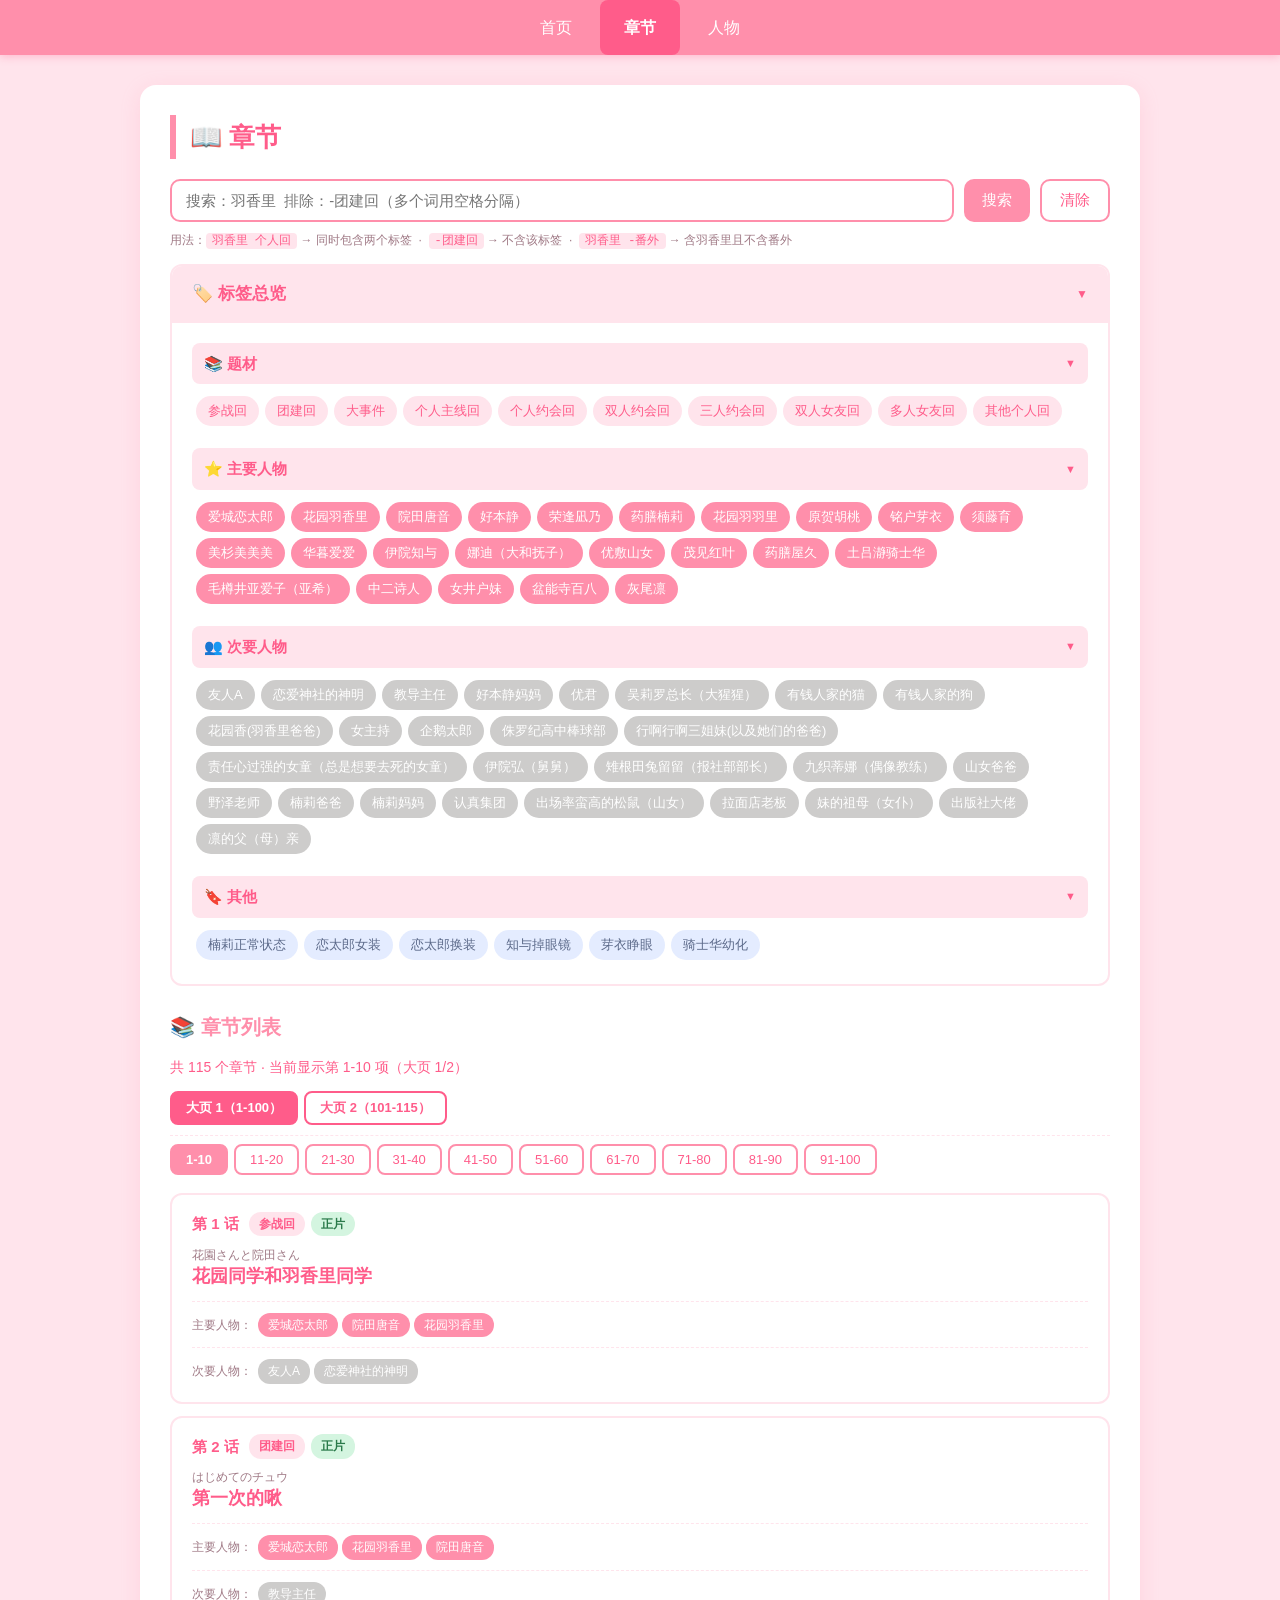
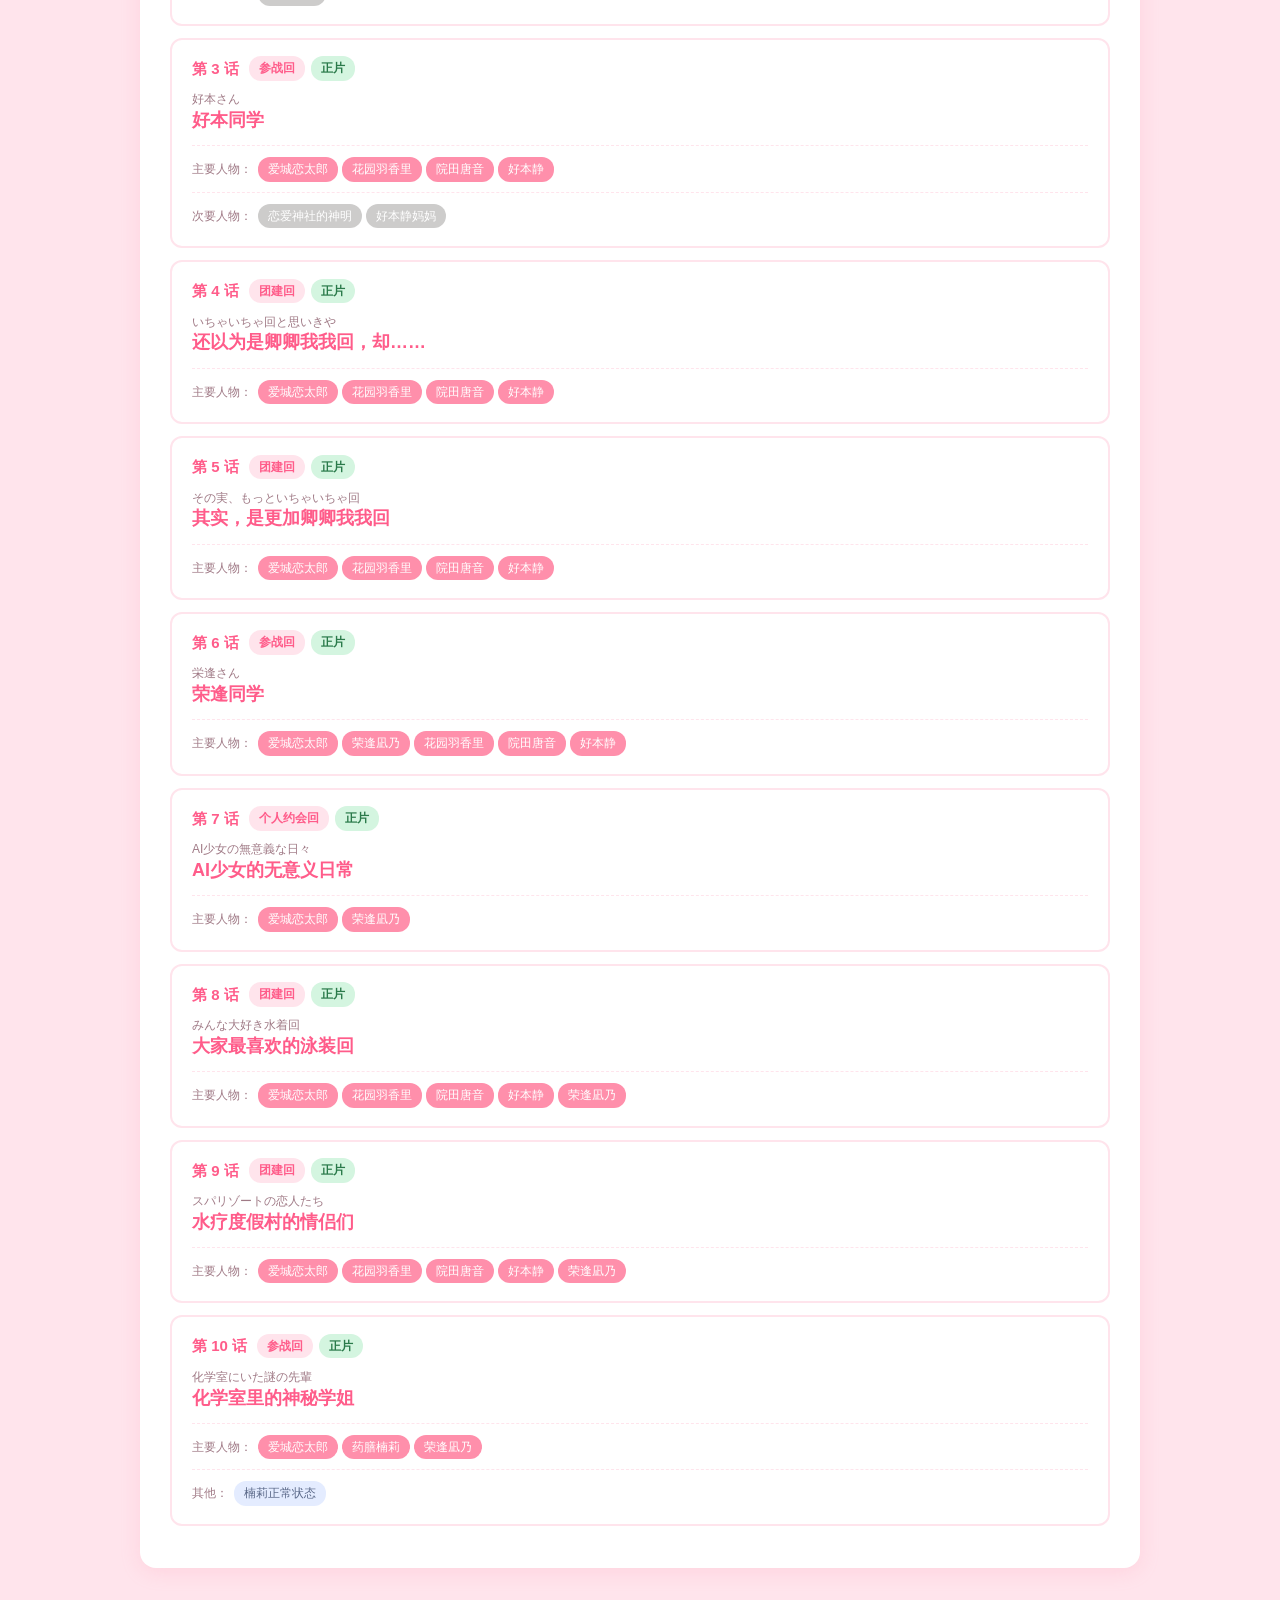
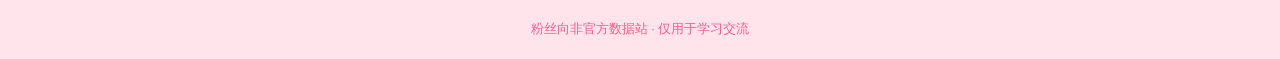
==== chapters.html @ eece1ac2 "Add files via upload" ====
<!DOCTYPE html>
<html lang="zh-CN">
<head>
    <meta charset="UTF-8">
    <meta name="viewport" content="width=device-width, initial-scale=1.0">
    <title>章节 · 超百女友数据站</title>
    <link rel="stylesheet" href="style.css">
    <style>
        .btn {
            padding: 10px 18px;
            border: none;
            border-radius: 10px;
            background: var(--pink-main);
            color: var(--white);
            font-size: 15px;
            cursor: pointer;
            transition: background 0.2s;
        }
        .btn:hover { background: var(--pink-deep); }
        .btn.ghost {
            background: var(--white);
            color: var(--pink-deep);
            border: 2px solid var(--pink-main);
        }
        .btn.ghost:hover { background: var(--pink-light); }

        .clickable { cursor: pointer; }

        /* ===== 搜索栏 ===== */
        .toolbar {
            display: flex;
            flex-wrap: wrap;
            gap: 10px;
            margin: 16px 0;
        }
        .toolbar input[type="text"] {
            flex: 1;
            min-width: 180px;
            padding: 10px 14px;
            border: 2px solid var(--pink-main);
            border-radius: 10px;
            font-size: 15px;
            outline: none;
            background: var(--white);
            color: var(--text);
        }
        .toolbar input[type="text"]:focus { border-color: var(--pink-deep); }

        .search-hint {
            font-size: 12px;
            color: #a07a86;
            margin: -8px 0 12px;
        }
        .search-hint code {
            background: var(--pink-light);
            color: var(--pink-deep);
            padding: 1px 6px;
            border-radius: 4px;
            font-family: Consolas, monospace;
        }

        /* ===== 面板 ===== */
        .panel {
            background: var(--white);
            border: 2px solid var(--pink-light);
            border-radius: 12px;
            margin-bottom: 20px;
            overflow: hidden;
        }
        .panel-head {
            display: flex;
            justify-content: space-between;
            align-items: center;
            padding: 14px 20px;
            margin: 0;
            background: var(--pink-light);
            color: var(--pink-deep);
            font-size: 17px;
            cursor: pointer;
            user-select: none;
        }
        .panel-head:hover { background: #ffd6e3; }
        .panel-head .arrow {
            display: inline-block;
            transition: transform 0.2s;
            font-size: 12px;
        }
        .panel.collapsed .panel-head .arrow { transform: rotate(-90deg); }
        .panel.collapsed .panel-body { display: none; }
        .panel-body { padding: 20px; }

        /* ===== 标签分组（只读） ===== */
        .tag-group { margin-bottom: 18px; }
        .tag-group:last-child { margin-bottom: 0; }

        .tag-group-head {
            display: flex;
            align-items: center;
            justify-content: space-between;
            gap: 10px;
            padding: 8px 12px;
            background: var(--pink-light);
            border-radius: 8px;
            font-weight: bold;
            color: var(--pink-deep);
            font-size: 15px;
            cursor: pointer;
            user-select: none;
            flex-wrap: wrap;
        }
        .tag-group-head:hover { background: #ffd6e3; }
        .tag-group-head .group-title {
            display: flex;
            align-items: center;
            gap: 6px;
        }
        .tag-group.collapsed .tag-group-body { display: none; }
        .tag-group.collapsed .tag-group-head .arrow { transform: rotate(-90deg); }
        .tag-group-head .arrow {
            display: inline-block;
            transition: transform 0.2s;
            font-size: 11px;
        }
        .tag-group-body { padding: 12px 4px 4px; }

        .tag-list {
            display: flex;
            flex-wrap: wrap;
            gap: 6px;
            min-height: 30px;
        }

        .tag {
            display: inline-flex;
            align-items: center;
            padding: 4px 12px;
            border-radius: 20px;
            font-size: 13px;
            cursor: pointer;
            transition: filter 0.15s;
            user-select: none;
        }
        .tag:hover { filter: brightness(0.92); }

        .empty {
            color: #b9909c;
            font-size: 13px;
            font-style: italic;
        }

        /* ===== 分页 ===== */
        .count-hint {
            font-size: 14px;
            color: var(--pink-deep);
            margin-bottom: 10px;
        }
        .count-hint .neg {
            color: #c94a4a;
            font-weight: bold;
        }
        .count-hint .pos {
            color: var(--pink-deep);
            font-weight: bold;
        }

        .big-pagination {
            display: flex;
            flex-wrap: wrap;
            gap: 6px;
            margin: 12px 0 6px;
            padding-bottom: 10px;
            border-bottom: 1px dashed var(--pink-light);
        }
        .big-page-btn {
            padding: 6px 14px;
            border: 2px solid var(--pink-deep);
            background: var(--white);
            color: var(--pink-deep);
            border-radius: 8px;
            font-size: 13px;
            font-weight: bold;
            cursor: pointer;
            transition: all 0.15s;
        }
        .big-page-btn:hover { background: #ffd6e3; }
        .big-page-btn.active {
            background: var(--pink-deep);
            color: var(--white);
        }

        .pagination {
            display: flex;
            flex-wrap: wrap;
            gap: 6px;
            margin: 8px 0 18px;
        }
        .page-btn {
            padding: 6px 14px;
            border: 2px solid var(--pink-main);
            background: var(--white);
            color: var(--pink-deep);
            border-radius: 8px;
            font-size: 13px;
            cursor: pointer;
            transition: all 0.15s;
        }
        .page-btn:hover { background: #ffd6e3; }
        .page-btn.active {
            background: var(--pink-main);
            color: var(--white);
            border-color: var(--pink-main);
            font-weight: bold;
        }

        /* ===== 章节卡片 ===== */
        .chapter-item {
            background: var(--white);
            border: 2px solid var(--pink-light);
            border-radius: 12px;
            padding: 16px 20px;
            margin-bottom: 12px;
            transition: border 0.2s;
        }
        .chapter-item:hover { border-color: var(--pink-main); }

        .chapter-head {
            display: flex;
            align-items: center;
            flex-wrap: wrap;
            gap: 10px;
            margin-bottom: 10px;
        }
        .chapter-num {
            font-weight: bold;
            color: var(--pink-deep);
            font-size: 15px;
        }
        .chapter-badges {
            display: flex;
            gap: 6px;
            flex-wrap: wrap;
            flex: 1;
        }
        .badge {
            display: inline-block;
            padding: 2px 10px;
            border-radius: 12px;
            font-size: 12px;
            font-weight: bold;
            transition: filter 0.15s;
        }
        .badge.clickable:hover { filter: brightness(0.9); }
        .badge.cat-main {
            background: #d4f5e0;
            color: #2a7a4a;
        }
        .badge.cat-extra {
            background: #f5ead4;
            color: #8a6320;
        }

        .chapter-title { margin: 8px 0 12px; }
        .title-jp {
            font-size: 12px;
            color: #a07a86;
            line-height: 1.4;
        }
        .title-cn {
            font-size: 18px;
            font-weight: bold;
            color: var(--pink-deep);
            line-height: 1.4;
        }

        .chars-section {
            margin-top: 8px;
            padding-top: 8px;
            border-top: 1px dashed var(--pink-light);
        }
        .chars-label {
            font-size: 12px;
            color: #a07a86;
            margin-right: 6px;
        }

        .mini-tag {
            display: inline-block;
            padding: 2px 10px;
            margin: 2px 4px 2px 0;
            border-radius: 12px;
            font-size: 12px;
            cursor: pointer;
            transition: filter 0.15s;
            user-select: none;
        }
        .mini-tag:hover { filter: brightness(0.9); }

        .empty-hint {
            text-align: center;
            color: var(--pink-deep);
            padding: 30px;
            background: var(--pink-light);
            border-radius: 12px;
        }

        .loading-hint {
            text-align: center;
            color: var(--pink-deep);
            padding: 40px;
            font-size: 15px;
        }

        .error-hint {
            text-align: center;
            color: #c94a4a;
            padding: 30px;
            background: #ffe4ec;
            border: 2px solid #ff8fab;
            border-radius: 12px;
            font-size: 14px;
            line-height: 1.8;
        }
    </style>
</head>
<body>

<nav>
    <a href="index.html">首页</a>
    <a href="chapters.html" class="active">章节</a>
    <a href="characters.html">人物</a>
</nav>

<main>
    <h1>📖 章节</h1>

    <div class="toolbar">
        <input type="text" id="searchInput" placeholder="搜索：羽香里  排除：-团建回（多个词用空格分隔）">
        <button class="btn" onclick="doSearch()">搜索</button>
        <button class="btn ghost" onclick="clearSearch()">清除</button>
    </div>
    <div class="search-hint">
        用法：<code>羽香里 个人回</code> → 同时包含两个标签 &nbsp;·&nbsp;
        <code>-团建回</code> → 不含该标签 &nbsp;·&nbsp;
        <code>羽香里 -番外</code> → 含羽香里且不含番外
    </div>

    <!-- 标签总览（只读） -->
    <section class="panel">
        <h2 class="panel-head" onclick="togglePanel(this)">
            <span>🏷️ 标签总览</span>
            <span class="arrow">▼</span>
        </h2>
        <div class="panel-body">

            <div class="tag-group">
                <div class="tag-group-head" onclick="toggleGroup(this)">
                    <span class="group-title">📚 题材</span>
                    <span class="arrow">▼</span>
                </div>
                <div class="tag-group-body">
                    <div class="tag-list" id="tagList-types"></div>
                </div>
            </div>

            <div class="tag-group">
                <div class="tag-group-head" onclick="toggleGroup(this)">
                    <span class="group-title">⭐ 主要人物</span>
                    <span class="arrow">▼</span>
                </div>
                <div class="tag-group-body">
                    <div class="tag-list" id="tagList-mainChars"></div>
                </div>
            </div>

            <div class="tag-group">
                <div class="tag-group-head" onclick="toggleGroup(this)">
                    <span class="group-title">👥 次要人物</span>
                    <span class="arrow">▼</span>
                </div>
                <div class="tag-group-body">
                    <div class="tag-list" id="tagList-minorChars"></div>
                </div>
            </div>

            <div class="tag-group">
                <div class="tag-group-head" onclick="toggleGroup(this)">
                    <span class="group-title">🔖 其他</span>
                    <span class="arrow">▼</span>
                </div>
                <div class="tag-group-body">
                    <div class="tag-list" id="tagList-otherTags"></div>
                </div>
            </div>

        </div>
    </section>

    <h2>📚 章节列表</h2>
    <div class="count-hint" id="countHint"></div>
    <div class="big-pagination" id="bigPagination"></div>
    <div class="pagination" id="pagination"></div>
    <div id="chapterList">
        <div class="loading-hint">正在加载 chapters-data.json ...</div>
    </div>

</main>

<footer>粉丝向非官方数据站 · 仅用于学习交流</footer>

<script>
/* =====================================================
   数据层（只读）
===================================================== */
const GROUPS = ['types', 'mainChars', 'minorChars', 'otherTags'];
const SMALL_PAGE_SIZE = 10;
const BIG_PAGE_SIZE   = 100;

let data = null;
let dataLoaded = false;
let dataError = '';

function defaultColors() {
    return {
        types:      { bg: '#ffe4ec', text: '#ff5c8a' },
        mainChars:  { bg: '#ff8fab', text: '#ffffff' },
        minorChars: { bg: '#f5ead4', text: '#8a6320' },
        otherTags:  { bg: '#e4ecff', text: '#5c6a8a' }
    };
}
function defaultTagColors() {
    return { types: {}, mainChars: {}, minorChars: {}, otherTags: {} };
}

/* 从同目录读取 chapters-data.json */
async function loadDataFromJson() {
    try {
        const res = await fetch('chapters-data.json', { cache: 'no-cache' });
        if (!res.ok) throw new Error(`HTTP ${res.status}`);
        const d = await res.json();

        const colors = Object.assign(defaultColors(), d.colors || {});
        GROUPS.forEach(k => {
            if (!colors[k]) colors[k] = defaultColors()[k];
        });
        const tagColors = Object.assign(defaultTagColors(), d.tagColors || {});
        GROUPS.forEach(k => { if (!tagColors[k]) tagColors[k] = {}; });

        data = {
            types: d.types || [],
            mainChars: d.mainChars || [],
            minorChars: d.minorChars || [],
            otherTags: d.otherTags || [],
            chapters: d.chapters || [],
            colors: colors,
            tagColors: tagColors
        };
        dataLoaded = true;
    } catch (e) {
        dataError = e.message;
        dataLoaded = false;
        data = {
            types: [], mainChars: [], minorChars: [], otherTags: [],
            chapters: [],
            colors: defaultColors(),
            tagColors: defaultTagColors()
        };
    }
}

/* 获取某个标签的有效颜色 */
function getTagColor(key, tag) {
    const override = data.tagColors[key] && data.tagColors[key][tag];
    if (override && override.bg && override.text) return override;
    return data.colors[key];
}

/* =====================================================
   分页状态
===================================================== */
let currentBigPage = 0;
let currentSmallPage = 0;

/* =====================================================
   折叠
===================================================== */
function togglePanel(headEl) { headEl.parentElement.classList.toggle('collapsed'); }
function toggleGroup(headEl) { headEl.parentElement.classList.toggle('collapsed'); }

/* =====================================================
   标签总览（只读）
===================================================== */
function renderTagManager() {
    GROUPS.forEach(key => {
        const box = document.getElementById('tagList-' + key);
        box.innerHTML = '';
        if (!data[key] || data[key].length === 0) {
            box.innerHTML = '<span class="empty">暂无标签</span>';
            return;
        }
        data[key].forEach(tag => {
            const el = document.createElement('span');
            el.className = 'tag';
            el.textContent = tag;
            el.title = '点击搜索该标签';
            const color = getTagColor(key, tag);
            el.style.background = color.bg;
            el.style.color = color.text;
            el.onclick = () => searchByTag(tag);
            box.appendChild(el);
        });
    });
}

/* =====================================================
   点击标签 → 搜索
===================================================== */
function searchByTag(tag) {
    if (!tag) return;
    document.getElementById('searchInput').value = tag;
    currentBigPage = 0;
    currentSmallPage = 0;
    doSearch();
    window.scrollTo({ top: 0, behavior: 'smooth' });
}

/* =====================================================
   搜索词解析（支持 - 排除）
===================================================== */
function parseSearchTerms() {
    const raw = document.getElementById('searchInput').value.trim();
    if (!raw) return [];
    return raw.split(/\s+/).filter(Boolean).map(t => {
        if (t.startsWith('-') && t.length > 1) {
            return { term: t.slice(1), negate: true };
        }
        return { term: t, negate: false };
    });
}

function matchChapterRaw(c, term) {
    if (String(c.number) === term) return true;
    if (c.titleCN && c.titleCN.includes(term)) return true;
    if (c.titleJP && c.titleJP.includes(term)) return true;
    if (c.type && c.type.includes(term)) return true;
    if (c.category && c.category.includes(term)) return true;
    if (c.mainChars.some(t => t.includes(term))) return true;
    if (c.minorChars.some(t => t.includes(term))) return true;
    if ((c.otherTags || []).some(t => t.includes(term))) return true;
    return false;
}

function matchTerm(c, termObj) {
    const hit = matchChapterRaw(c, termObj.term);
    return termObj.negate ? !hit : hit;
}

/* =====================================================
   渲染章节列表
===================================================== */
function renderChapters(terms = []) {
    const list = document.getElementById('chapterList');
    const smallPagination = document.getElementById('pagination');
    const bigPagination = document.getElementById('bigPagination');
    const hint = document.getElementById('countHint');

    // 数据加载失败
    if (!dataLoaded) {
        hint.innerHTML = '';
        bigPagination.innerHTML = '';
        smallPagination.innerHTML = '';
        list.innerHTML = `
            <div class="error-hint">
                ⚠️ 无法加载 <b>chapters-data.json</b><br>
                ${dataError ? '错误信息：' + escapeHtml(dataError) : ''}<br>
                <br>
                请确认：<br>
                1. <code>chapters-data.json</code> 与 <code>chapters.html</code> 在<b>同一文件夹</b><br>
                2. 文件名完全一致（区分大小写）<br>
                3. 不是用本地 <code>file://</code> 打开的（需通过 http/https 访问）
            </div>
        `;
        return;
    }

    let chapters = data.chapters;
    const isSearching = terms.length > 0;

    if (isSearching) {
        chapters = chapters.filter(c => terms.every(t => matchTerm(c, t)));
    }

    const termsHtml = terms.map(t =>
        t.negate
            ? `<span class="neg">-${escapeHtml(t.term)}</span>`
            : `<span class="pos">${escapeHtml(t.term)}</span>`
    ).join('、');

    if (chapters.length === 0) {
        const msg = isSearching
            ? `搜索到 0 个章节（关键词：${termsHtml}）`
            : '暂无章节';
        hint.innerHTML = isSearching ? msg : '';
        list.innerHTML = `<div class="empty-hint">${isSearching ? msg : '暂无章节'}</div>`;
        smallPagination.innerHTML = '';
        bigPagination.innerHTML = '';
        return;
    }

    const totalBigPages = Math.ceil(chapters.length / BIG_PAGE_SIZE);
    if (currentBigPage >= totalBigPages) currentBigPage = totalBigPages - 1;
    if (currentBigPage < 0) currentBigPage = 0;

    const bigStart = currentBigPage * BIG_PAGE_SIZE;
    const bigEnd = Math.min(bigStart + BIG_PAGE_SIZE, chapters.length);
    const bigChapters = chapters.slice(bigStart, bigEnd);

    const totalSmallPages = Math.ceil(bigChapters.length / SMALL_PAGE_SIZE);
    if (currentSmallPage >= totalSmallPages) currentSmallPage = totalSmallPages - 1;
    if (currentSmallPage < 0) currentSmallPage = 0;

    bigPagination.innerHTML = '';
    if (totalBigPages > 1) {
        for (let i = 0; i < totalBigPages; i++) {
            const btn = document.createElement('button');
            btn.className = 'big-page-btn' + (i === currentBigPage ? ' active' : '');
            const s = i * BIG_PAGE_SIZE + 1;
            const e = Math.min((i + 1) * BIG_PAGE_SIZE, chapters.length);
            btn.textContent = `大页 ${i + 1}（${s}-${e}）`;
            btn.onclick = () => {
                currentBigPage = i;
                currentSmallPage = 0;
                renderChapters(terms);
            };
            bigPagination.appendChild(btn);
        }
    }

    smallPagination.innerHTML = '';
    for (let i = 0; i < totalSmallPages; i++) {
        const btn = document.createElement('button');
        btn.className = 'page-btn' + (i === currentSmallPage ? ' active' : '');
        const s = bigStart + i * SMALL_PAGE_SIZE + 1;
        const e = Math.min(bigStart + (i + 1) * SMALL_PAGE_SIZE, chapters.length);
        btn.textContent = `${s}-${e}`;
        btn.onclick = () => {
            currentSmallPage = i;
            renderChapters(terms);
        };
        smallPagination.appendChild(btn);
    }

    const smallStart = currentSmallPage * SMALL_PAGE_SIZE;
    const smallEnd = Math.min(smallStart + SMALL_PAGE_SIZE, bigChapters.length);
    const currentChapters = bigChapters.slice(smallStart, smallEnd);

    list.innerHTML = '';
    currentChapters.forEach(c => list.appendChild(buildChapterCard(c)));

    let hintText = isSearching
        ? `搜索到 ${chapters.length} 个章节（关键词：${termsHtml}）`
        : `共 ${chapters.length} 个章节`;
    const globalStart = bigStart + smallStart + 1;
    const globalEnd = bigStart + smallStart + currentChapters.length;
    hintText += ` · 当前显示第 ${globalStart}-${globalEnd} 项`;
    if (totalBigPages > 1) hintText += `（大页 ${currentBigPage + 1}/${totalBigPages}）`;
    hint.innerHTML = hintText;
}

function buildChapterCard(c) {
    const item = document.createElement('div');
    item.className = 'chapter-item';

    const mainHtml = renderMiniTags(c.mainChars, 'mainChars', '主要人物');
    const minorHtml = renderMiniTags(c.minorChars, 'minorChars', '次要人物');
    const otherHtml = renderMiniTags(c.otherTags || [], 'otherTags', '其他');

    const typeColor = c.type ? getTagColor('types', c.type) : null;
    const typeBadge = c.type
        ? `<span class="badge clickable" data-tag="${escapeAttr(c.type)}" style="background:${typeColor.bg};color:${typeColor.text};" title="点击搜索该题材">${escapeHtml(c.type)}</span>`
        : '';
    const catBadge = `<span class="badge ${c.category === '番外' ? 'cat-extra' : 'cat-main'} clickable" data-tag="${escapeAttr(c.category)}" title="点击搜索该分类">${escapeHtml(c.category)}</span>`;

    item.innerHTML = `
        <div class="chapter-head">
            <span class="chapter-num">第 ${c.number} 话</span>
            <div class="chapter-badges">${typeBadge}${catBadge}</div>
        </div>
        <div class="chapter-title">
            <div class="title-jp">${escapeHtml(c.titleJP || '')}</div>
            <div class="title-cn">${escapeHtml(c.titleCN)}</div>
        </div>
        ${mainHtml}${minorHtml}${otherHtml}
    `;

    item.querySelectorAll('.clickable[data-tag]').forEach(el => {
        el.onclick = () => searchByTag(el.dataset.tag);
    });

    return item;
}

function renderMiniTags(tags, key, label) {
    if (!tags || tags.length === 0) return '';
    const html = tags.map(t => {
        const c = getTagColor(key, t);
        return `<span class="mini-tag clickable" style="background:${c.bg};color:${c.text};" data-tag="${escapeAttr(t)}" title="点击搜索该标签">${escapeHtml(t)}</span>`;
    }).join('');
    return `<div class="chars-section"><span class="chars-label">${label}：</span>${html}</div>`;
}

/* =====================================================
   搜索动作
===================================================== */
function doSearch() {
    renderChapters(parseSearchTerms());
}
function clearSearch() {
    document.getElementById('searchInput').value = '';
    currentBigPage = 0;
    currentSmallPage = 0;
    renderChapters();
}
document.getElementById('searchInput').addEventListener('keydown', e => {
    if (e.key === 'Enter') {
        currentBigPage = 0;
        currentSmallPage = 0;
        doSearch();
    }
});

/* =====================================================
   工具
===================================================== */
function escapeHtml(s) {
    return String(s)
        .replace(/&/g, '&amp;')
        .replace(/</g, '&lt;')
        .replace(/>/g, '&gt;')
        .replace(/"/g, '&quot;')
        .replace(/'/g, '&#39;');
}
function escapeAttr(s) { return escapeHtml(s); }

/* =====================================================
   初始化
===================================================== */
(async function init() {
    await loadDataFromJson();
    renderTagManager();
    renderChapters();
})();
</script>

</body>
</html>
---- style.css ----
/* ===== 粉红+白色主题 ===== */
:root {
    --pink-light: #ffe4ec;
    --pink-main: #ff8fab;
    --pink-deep: #ff5c8a;
    --white: #ffffff;
    --text: #5a3a45;
}

* { margin: 0; padding: 0; box-sizing: border-box; }

body {
    font-family: "Microsoft YaHei", "PingFang SC", sans-serif;
    background-color: var(--pink-light);
    color: var(--text);
    line-height: 1.7;
}

/* ===== 顶部导航栏 ===== */
nav {
    background-color: var(--pink-main);
    padding: 0 20px;
    display: flex;
    flex-wrap: wrap;
    align-items: center;
    justify-content: center;
    gap: 4px;
    box-shadow: 0 2px 8px rgba(255, 92, 138, 0.3);
}

nav a {
    color: var(--white);
    text-decoration: none;
    padding: 14px 24px;
    font-size: 16px;
    border-radius: 8px;
    transition: background 0.2s;
}

nav a:hover { background-color: var(--pink-deep); }
nav a.active { background-color: var(--pink-deep); font-weight: bold; }

/* ===== 页面主体 ===== */
main {
    max-width: 1000px;
    margin: 30px auto;
    padding: 30px;
    background-color: var(--white);
    border-radius: 16px;
    box-shadow: 0 4px 20px rgba(255, 143, 171, 0.2);
}

h1 {
    color: var(--pink-deep);
    font-size: 26px;
    margin-bottom: 20px;
    border-left: 6px solid var(--pink-main);
    padding-left: 14px;
}

h2 {
    color: var(--pink-main);
    font-size: 20px;
    margin: 24px 0 12px;
}

p { margin-bottom: 12px; }

/* ===== 表格 ===== */
table {
    width: 100%;
    border-collapse: collapse;
    margin-top: 16px;
}

th {
    background-color: var(--pink-main);
    color: var(--white);
    padding: 10px;
    text-align: left;
}

td {
    padding: 10px;
    border-bottom: 1px solid var(--pink-light);
}

tr:hover td { background-color: var(--pink-light); }

/* ===== 卡片 ===== */
.card-grid {
    display: grid;
    grid-template-columns: repeat(auto-fill, minmax(200px, 1fr));
    gap: 16px;
    margin-top: 20px;
}

.card {
    background-color: var(--pink-light);
    border-radius: 12px;
    padding: 18px;
    text-align: center;
    border: 2px solid transparent;
    transition: border 0.2s;
    text-decoration: none;
    color: inherit;
    display: block;
}

.card:hover { border-color: var(--pink-main); }

.card .avatar {
    width: 70px;
    height: 70px;
    border-radius: 50%;
    background-color: var(--pink-main);
    color: var(--white);
    font-size: 26px;
    display: flex;
    align-items: center;
    justify-content: center;
    margin: 0 auto 10px;
    overflow: hidden;
}

.card .avatar img {
    width: 100%;
    height: 100%;
    object-fit: cover;
    border-radius: 50%;
    display: block;
}

.card .name { font-weight: bold; color: var(--pink-deep); }

/* ===== 占位提示 ===== */
.placeholder {
    background-color: var(--pink-light);
    border: 2px dashed var(--pink-main);
    border-radius: 12px;
    padding: 40px;
    text-align: center;
    color: var(--pink-deep);
    margin-top: 20px;
}

/* ===== 页脚 ===== */
footer {
    text-align: center;
    padding: 20px;
    color: var(--pink-deep);
    font-size: 13px;
}
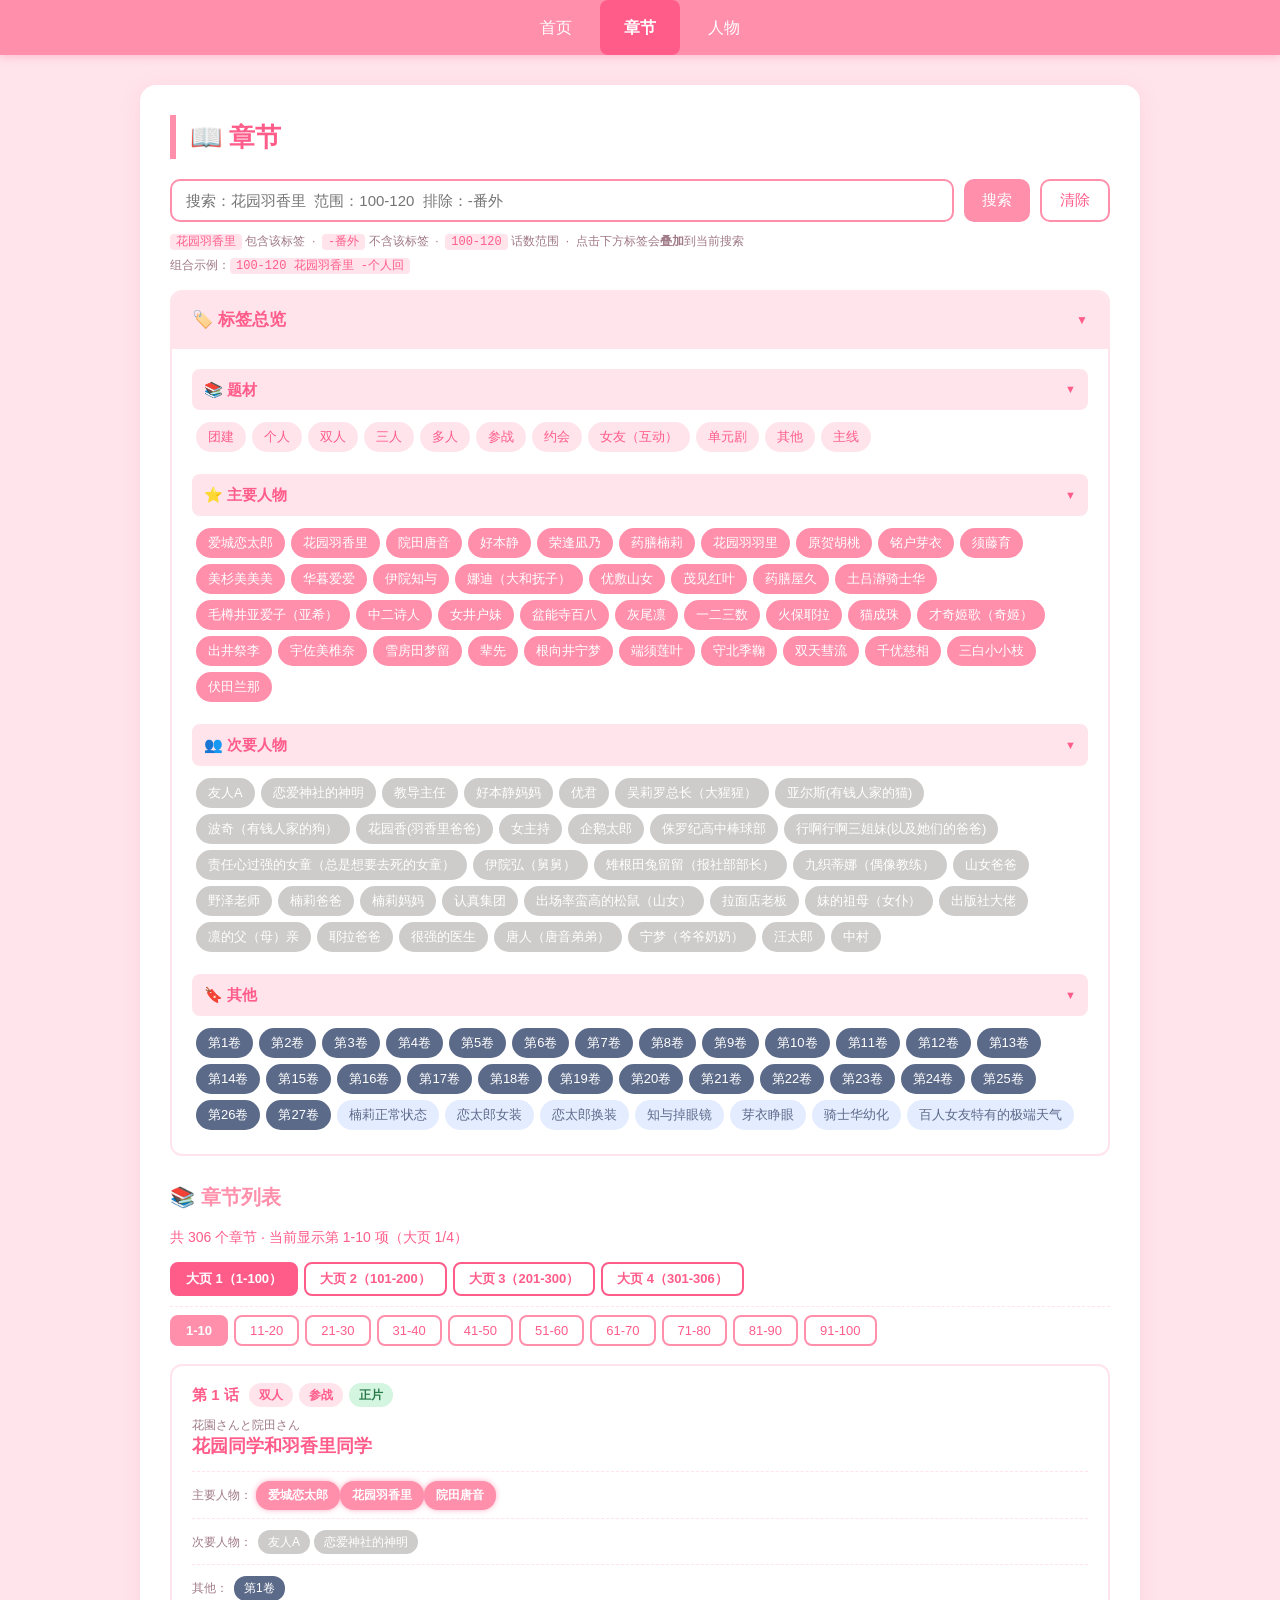
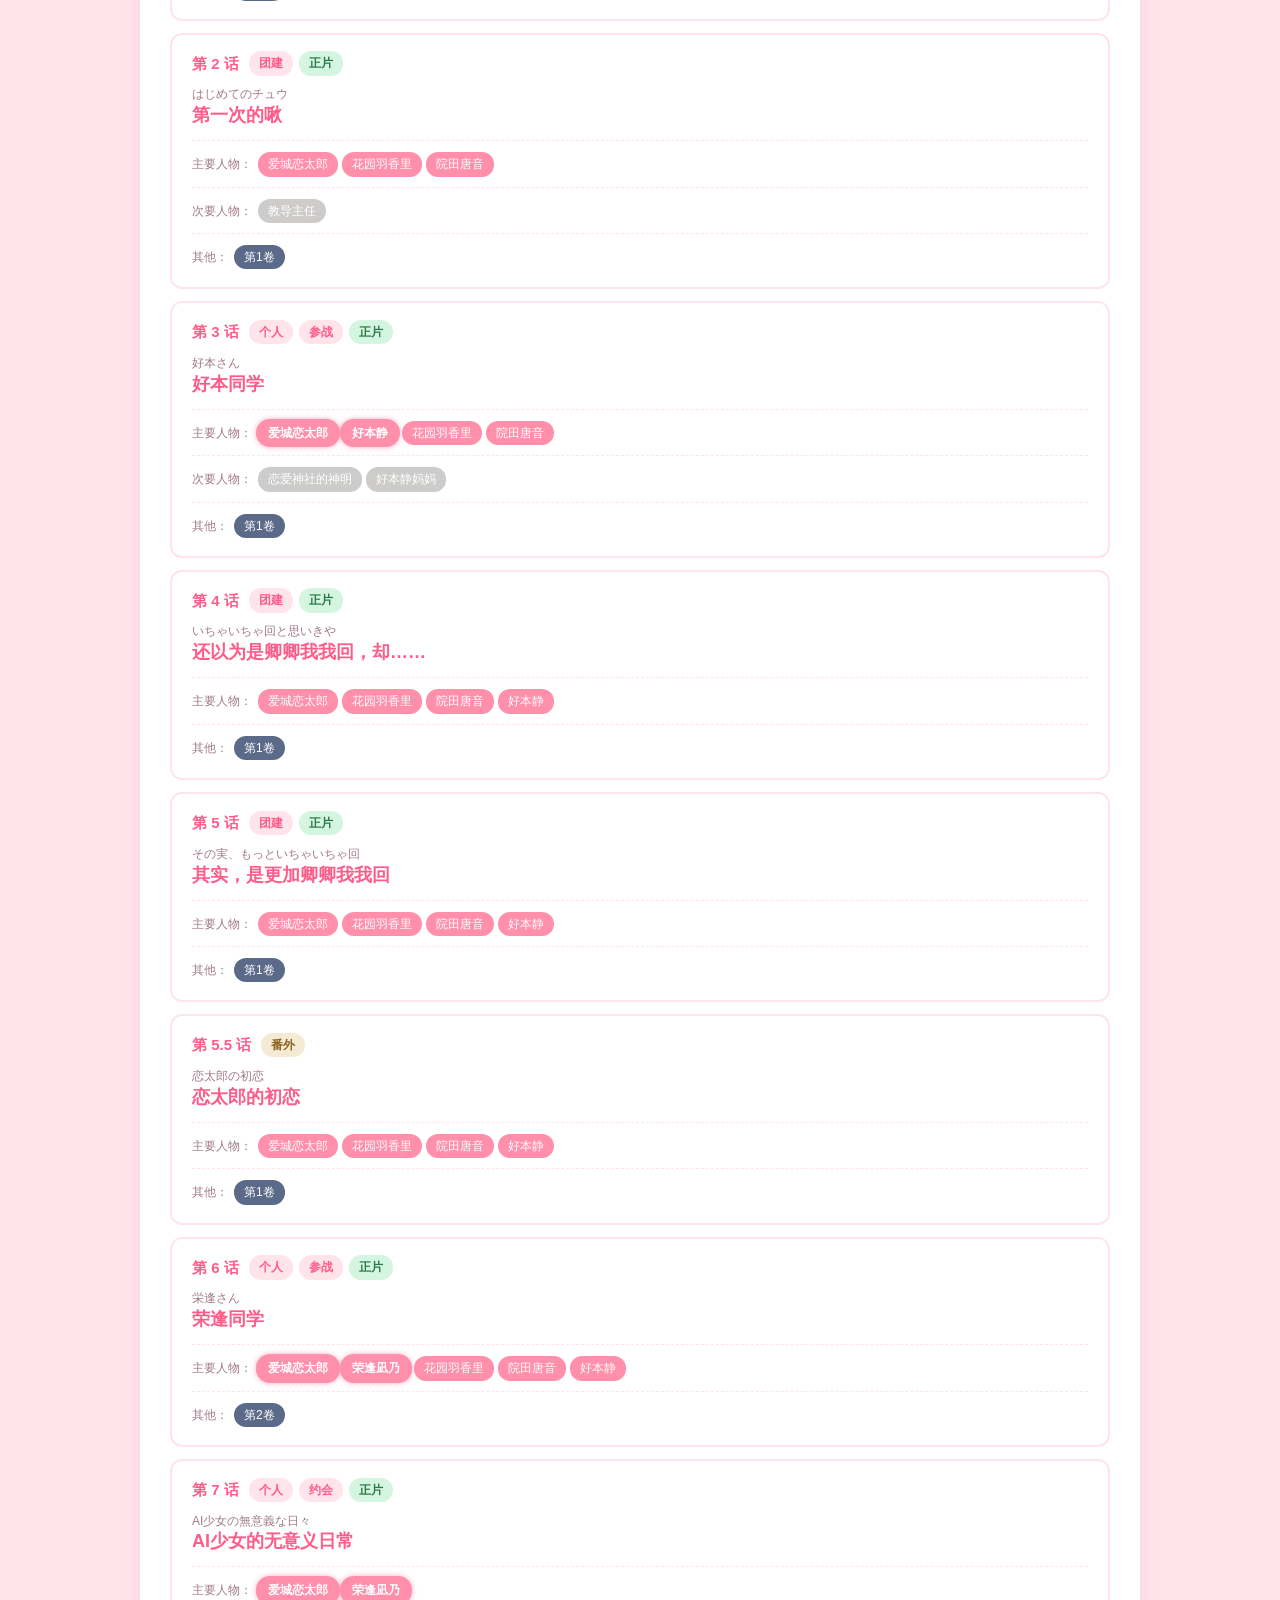
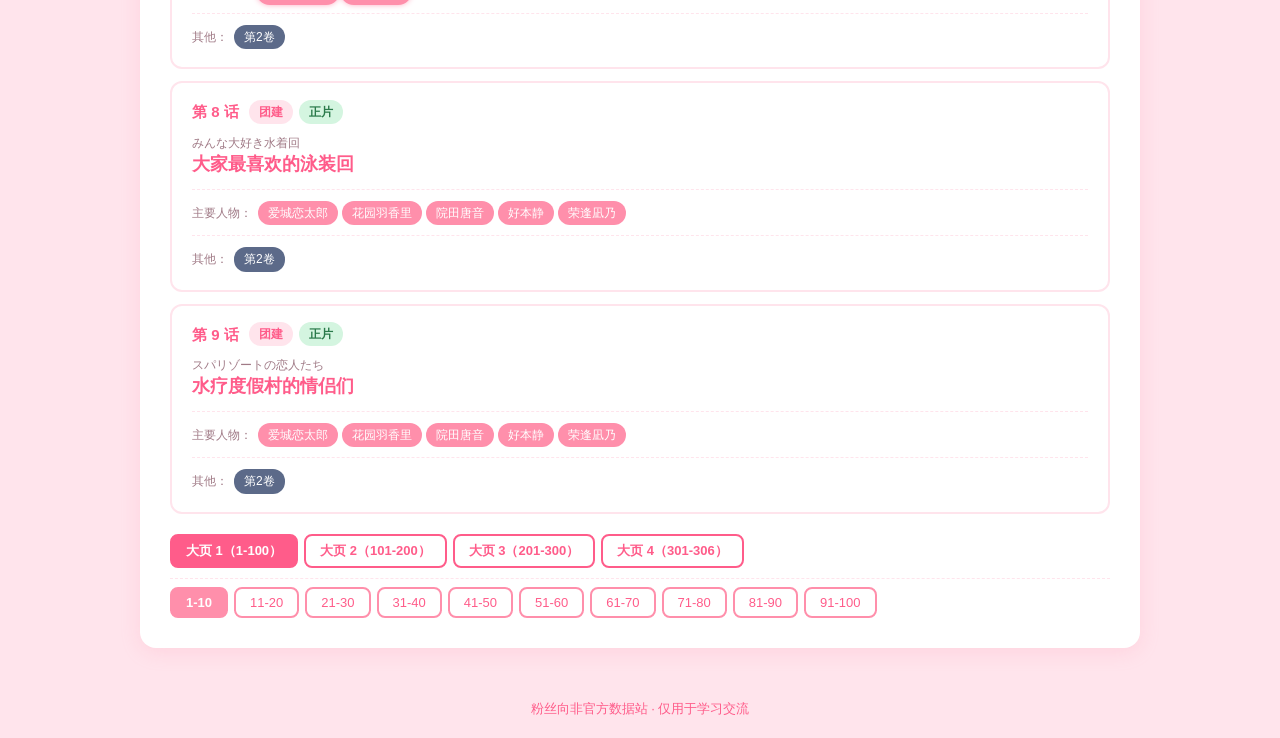
==== commit d3c7067e: "Add files via upload" ====
--- a/chapters.html
+++ b/chapters.html
@@ -6,320 +6,130 @@
     <title>章节 · 超百女友数据站</title>
     <link rel="stylesheet" href="style.css">
     <style>
-        .btn {
-            padding: 10px 18px;
-            border: none;
-            border-radius: 10px;
-            background: var(--pink-main);
-            color: var(--white);
-            font-size: 15px;
-            cursor: pointer;
-            transition: background 0.2s;
-        }
+        .btn { padding: 10px 18px; border: none; border-radius: 10px; background: var(--pink-main); color: var(--white); font-size: 15px; cursor: pointer; transition: background 0.2s; }
         .btn:hover { background: var(--pink-deep); }
-        .btn.ghost {
-            background: var(--white);
-            color: var(--pink-deep);
-            border: 2px solid var(--pink-main);
-        }
+        .btn.ghost { background: var(--white); color: var(--pink-deep); border: 2px solid var(--pink-main); }
         .btn.ghost:hover { background: var(--pink-light); }
-
         .clickable { cursor: pointer; }
 
-        /* ===== 搜索栏 ===== */
-        .toolbar {
-            display: flex;
-            flex-wrap: wrap;
-            gap: 10px;
-            margin: 16px 0;
-        }
-        .toolbar input[type="text"] {
-            flex: 1;
-            min-width: 180px;
-            padding: 10px 14px;
-            border: 2px solid var(--pink-main);
-            border-radius: 10px;
-            font-size: 15px;
-            outline: none;
-            background: var(--white);
-            color: var(--text);
-        }
+        .toolbar { display: flex; flex-wrap: wrap; gap: 10px; margin: 16px 0; }
+        .toolbar input[type="text"] { flex: 1; min-width: 180px; padding: 10px 14px; border: 2px solid var(--pink-main); border-radius: 10px; font-size: 15px; outline: none; background: var(--white); color: var(--text); }
         .toolbar input[type="text"]:focus { border-color: var(--pink-deep); }
 
-        .search-hint {
-            font-size: 12px;
-            color: #a07a86;
-            margin: -8px 0 12px;
-        }
-        .search-hint code {
-            background: var(--pink-light);
-            color: var(--pink-deep);
-            padding: 1px 6px;
-            border-radius: 4px;
-            font-family: Consolas, monospace;
-        }
-
-        /* ===== 面板 ===== */
-        .panel {
-            background: var(--white);
-            border: 2px solid var(--pink-light);
-            border-radius: 12px;
-            margin-bottom: 20px;
-            overflow: hidden;
-        }
-        .panel-head {
-            display: flex;
-            justify-content: space-between;
-            align-items: center;
-            padding: 14px 20px;
-            margin: 0;
-            background: var(--pink-light);
-            color: var(--pink-deep);
-            font-size: 17px;
-            cursor: pointer;
-            user-select: none;
-        }
+        .search-hint { font-size: 12px; color: #a07a86; margin: -8px 0 12px; line-height: 1.9; }
+        .search-hint code { background: var(--pink-light); color: var(--pink-deep); padding: 1px 6px; border-radius: 4px; font-family: Consolas, monospace; }
+
+        .panel { background: var(--white); border: 2px solid var(--pink-light); border-radius: 12px; margin-bottom: 20px; overflow: hidden; }
+        .panel-head { display: flex; justify-content: space-between; align-items: center; padding: 14px 20px; margin: 0; background: var(--pink-light); color: var(--pink-deep); font-size: 17px; cursor: pointer; user-select: none; }
         .panel-head:hover { background: #ffd6e3; }
-        .panel-head .arrow {
-            display: inline-block;
-            transition: transform 0.2s;
-            font-size: 12px;
-        }
+        .panel-head .arrow { display: inline-block; transition: transform 0.2s; font-size: 12px; }
         .panel.collapsed .panel-head .arrow { transform: rotate(-90deg); }
         .panel.collapsed .panel-body { display: none; }
         .panel-body { padding: 20px; }
 
-        /* ===== 标签分组（只读） ===== */
         .tag-group { margin-bottom: 18px; }
         .tag-group:last-child { margin-bottom: 0; }
-
-        .tag-group-head {
-            display: flex;
-            align-items: center;
-            justify-content: space-between;
-            gap: 10px;
-            padding: 8px 12px;
-            background: var(--pink-light);
-            border-radius: 8px;
-            font-weight: bold;
-            color: var(--pink-deep);
-            font-size: 15px;
-            cursor: pointer;
-            user-select: none;
-            flex-wrap: wrap;
-        }
+        .tag-group-head { display: flex; align-items: center; justify-content: space-between; gap: 10px; padding: 8px 12px; background: var(--pink-light); border-radius: 8px; font-weight: bold; color: var(--pink-deep); font-size: 15px; cursor: pointer; user-select: none; flex-wrap: wrap; }
         .tag-group-head:hover { background: #ffd6e3; }
-        .tag-group-head .group-title {
-            display: flex;
-            align-items: center;
-            gap: 6px;
-        }
+        .tag-group-head .group-title { display: flex; align-items: center; gap: 6px; }
         .tag-group.collapsed .tag-group-body { display: none; }
         .tag-group.collapsed .tag-group-head .arrow { transform: rotate(-90deg); }
-        .tag-group-head .arrow {
-            display: inline-block;
-            transition: transform 0.2s;
-            font-size: 11px;
-        }
+        .tag-group-head .arrow { display: inline-block; transition: transform 0.2s; font-size: 11px; }
         .tag-group-body { padding: 12px 4px 4px; }
 
-        .tag-list {
-            display: flex;
-            flex-wrap: wrap;
-            gap: 6px;
-            min-height: 30px;
-        }
-
-        .tag {
-            display: inline-flex;
-            align-items: center;
-            padding: 4px 12px;
-            border-radius: 20px;
-            font-size: 13px;
-            cursor: pointer;
-            transition: filter 0.15s;
-            user-select: none;
-        }
+        .tag-list { display: flex; flex-wrap: wrap; gap: 6px; min-height: 30px; }
+        .tag { display: inline-flex; align-items: center; padding: 4px 12px; border-radius: 20px; font-size: 13px; cursor: pointer; transition: filter 0.15s; user-select: none; }
         .tag:hover { filter: brightness(0.92); }
 
-        .empty {
-            color: #b9909c;
-            font-size: 13px;
-            font-style: italic;
-        }
-
-        /* ===== 分页 ===== */
-        .count-hint {
-            font-size: 14px;
-            color: var(--pink-deep);
-            margin-bottom: 10px;
-        }
-        .count-hint .neg {
-            color: #c94a4a;
-            font-weight: bold;
-        }
-        .count-hint .pos {
-            color: var(--pink-deep);
-            font-weight: bold;
-        }
-
-        .big-pagination {
-            display: flex;
-            flex-wrap: wrap;
-            gap: 6px;
-            margin: 12px 0 6px;
-            padding-bottom: 10px;
-            border-bottom: 1px dashed var(--pink-light);
-        }
-        .big-page-btn {
-            padding: 6px 14px;
-            border: 2px solid var(--pink-deep);
-            background: var(--white);
-            color: var(--pink-deep);
-            border-radius: 8px;
-            font-size: 13px;
-            font-weight: bold;
-            cursor: pointer;
-            transition: all 0.15s;
-        }
+        .empty { color: #b9909c; font-size: 13px; font-style: italic; }
+
+        .count-hint { font-size: 14px; color: var(--pink-deep); margin-bottom: 10px; }
+        .count-hint .neg { color: #c94a4a; font-weight: bold; }
+        .count-hint .pos { color: var(--pink-deep); font-weight: bold; }
+        .count-hint .range { color: #8a6320; font-weight: bold; }
+
+        .big-pagination { display: flex; flex-wrap: wrap; gap: 6px; margin: 12px 0 6px; padding-bottom: 10px; border-bottom: 1px dashed var(--pink-light); }
+        .big-page-btn { padding: 6px 14px; border: 2px solid var(--pink-deep); background: var(--white); color: var(--pink-deep); border-radius: 8px; font-size: 13px; font-weight: bold; cursor: pointer; transition: all 0.15s; }
         .big-page-btn:hover { background: #ffd6e3; }
-        .big-page-btn.active {
-            background: var(--pink-deep);
-            color: var(--white);
-        }
-
-        .pagination {
-            display: flex;
-            flex-wrap: wrap;
-            gap: 6px;
-            margin: 8px 0 18px;
-        }
-        .page-btn {
-            padding: 6px 14px;
-            border: 2px solid var(--pink-main);
-            background: var(--white);
-            color: var(--pink-deep);
-            border-radius: 8px;
-            font-size: 13px;
-            cursor: pointer;
-            transition: all 0.15s;
-        }
+        .big-page-btn.active { background: var(--pink-deep); color: var(--white); }
+
+        .pagination { display: flex; flex-wrap: wrap; gap: 6px; margin: 8px 0 18px; }
+        .page-btn { padding: 6px 14px; border: 2px solid var(--pink-main); background: var(--white); color: var(--pink-deep); border-radius: 8px; font-size: 13px; cursor: pointer; transition: all 0.15s; }
         .page-btn:hover { background: #ffd6e3; }
-        .page-btn.active {
-            background: var(--pink-main);
-            color: var(--white);
-            border-color: var(--pink-main);
-            font-weight: bold;
-        }
-
-        /* ===== 章节卡片 ===== */
-        .chapter-item {
-            background: var(--white);
-            border: 2px solid var(--pink-light);
-            border-radius: 12px;
-            padding: 16px 20px;
-            margin-bottom: 12px;
-            transition: border 0.2s;
-        }
+        .page-btn.active { background: var(--pink-main); color: var(--white); border-color: var(--pink-main); font-weight: bold; }
+
+        .chapter-item { background: var(--white); border: 2px solid var(--pink-light); border-radius: 12px; padding: 16px 20px; margin-bottom: 12px; transition: border 0.2s; }
         .chapter-item:hover { border-color: var(--pink-main); }
-
-        .chapter-head {
-            display: flex;
-            align-items: center;
-            flex-wrap: wrap;
-            gap: 10px;
-            margin-bottom: 10px;
-        }
-        .chapter-num {
-            font-weight: bold;
-            color: var(--pink-deep);
-            font-size: 15px;
-        }
-        .chapter-badges {
-            display: flex;
-            gap: 6px;
-            flex-wrap: wrap;
-            flex: 1;
-        }
-        .badge {
-            display: inline-block;
-            padding: 2px 10px;
-            border-radius: 12px;
-            font-size: 12px;
-            font-weight: bold;
-            transition: filter 0.15s;
-        }
+        .chapter-head { display: flex; align-items: center; flex-wrap: wrap; gap: 10px; margin-bottom: 10px; }
+        .chapter-num { font-weight: bold; color: var(--pink-deep); font-size: 15px; }
+        .chapter-badges { display: flex; gap: 6px; flex-wrap: wrap; flex: 1; }
+        .badge { display: inline-block; padding: 2px 10px; border-radius: 12px; font-size: 12px; font-weight: bold; transition: filter 0.15s; }
         .badge.clickable:hover { filter: brightness(0.9); }
-        .badge.cat-main {
-            background: #d4f5e0;
-            color: #2a7a4a;
-        }
-        .badge.cat-extra {
-            background: #f5ead4;
-            color: #8a6320;
-        }
+        .badge.cat-main { background: #d4f5e0; color: #2a7a4a; }
+        .badge.cat-extra { background: #f5ead4; color: #8a6320; }
 
         .chapter-title { margin: 8px 0 12px; }
-        .title-jp {
-            font-size: 12px;
-            color: #a07a86;
-            line-height: 1.4;
-        }
-        .title-cn {
-            font-size: 18px;
-            font-weight: bold;
-            color: var(--pink-deep);
-            line-height: 1.4;
-        }
-
-        .chars-section {
+        .title-jp { font-size: 12px; color: #a07a86; line-height: 1.4; }
+        .title-cn { font-size: 18px; font-weight: bold; color: var(--pink-deep); line-height: 1.4; }
+        .chars-section { margin-top: 8px; padding-top: 8px; border-top: 1px dashed var(--pink-light); }
+        .chars-label { font-size: 12px; color: #a07a86; margin-right: 6px; }
+        .mini-tag { display: inline-block; padding: 2px 10px; margin: 2px 4px 2px 0; border-radius: 12px; font-size: 12px; cursor: pointer; transition: filter 0.15s; user-select: none; }
+        .mini-tag:hover { filter: brightness(0.9); }
+
+        /* ===== 单元剧分组（默认折叠） ===== */
+        .chapter-groups-wrap {
             margin-top: 8px;
             padding-top: 8px;
             border-top: 1px dashed var(--pink-light);
         }
-        .chars-label {
+        .chapter-groups-toggle {
+            display: inline-flex;
+            align-items: center;
+            gap: 6px;
+            padding: 4px 12px;
+            border-radius: 16px;
+            background: var(--pink-light);
+            color: var(--pink-deep);
+            font-size: 12px;
+            font-weight: bold;
+            cursor: pointer;
+            user-select: none;
+            border: 1px solid var(--pink-main);
+            transition: all 0.15s;
+        }
+        .chapter-groups-toggle:hover { background: #ffd6e3; }
+        .chapter-groups-toggle .arrow {
+            display: inline-block;
+            transition: transform 0.2s;
+            font-size: 10px;
+        }
+        .chapter-groups-wrap.collapsed .chapter-groups-toggle .arrow {
+            transform: rotate(-90deg);
+        }
+        .chapter-groups-body {
+            margin-top: 8px;
+            display: flex;
+            flex-direction: column;
+            gap: 6px;
+        }
+        .chapter-groups-wrap.collapsed .chapter-groups-body {
+            display: none;
+        }
+        .chapter-group {
+            padding: 8px 10px;
+            background: var(--pink-light);
+            border-radius: 8px;
+        }
+        .chapter-group-title {
             font-size: 12px;
             color: #a07a86;
             margin-right: 6px;
-        }
-
-        .mini-tag {
-            display: inline-block;
-            padding: 2px 10px;
-            margin: 2px 4px 2px 0;
-            border-radius: 12px;
-            font-size: 12px;
-            cursor: pointer;
-            transition: filter 0.15s;
-            user-select: none;
-        }
-        .mini-tag:hover { filter: brightness(0.9); }
-
-        .empty-hint {
-            text-align: center;
-            color: var(--pink-deep);
-            padding: 30px;
-            background: var(--pink-light);
-            border-radius: 12px;
-        }
-
-        .loading-hint {
-            text-align: center;
-            color: var(--pink-deep);
-            padding: 40px;
-            font-size: 15px;
-        }
-
-        .error-hint {
-            text-align: center;
-            color: #c94a4a;
-            padding: 30px;
-            background: #ffe4ec;
-            border: 2px solid #ff8fab;
-            border-radius: 12px;
-            font-size: 14px;
-            line-height: 1.8;
-        }
+            font-weight: bold;
+        }
+
+        .empty-hint { text-align: center; color: var(--pink-deep); padding: 30px; background: var(--pink-light); border-radius: 12px; }
+        .loading-hint { text-align: center; color: var(--pink-deep); padding: 40px; font-size: 15px; }
+        .error-hint { text-align: center; color: #c94a4a; padding: 30px; background: #ffe4ec; border: 2px solid #ff8fab; border-radius: 12px; font-size: 14px; line-height: 1.8; }
     </style>
 </head>
 <body>
@@ -334,24 +144,24 @@
     <h1>📖 章节</h1>
 
     <div class="toolbar">
-        <input type="text" id="searchInput" placeholder="搜索：羽香里  排除：-团建回（多个词用空格分隔）">
+        <input type="text" id="searchInput" placeholder="搜索：花园羽香里  范围：100-120  排除：-番外">
         <button class="btn" onclick="doSearch()">搜索</button>
         <button class="btn ghost" onclick="clearSearch()">清除</button>
     </div>
     <div class="search-hint">
-        用法：<code>羽香里 个人回</code> → 同时包含两个标签 &nbsp;·&nbsp;
-        <code>-团建回</code> → 不含该标签 &nbsp;·&nbsp;
-        <code>羽香里 -番外</code> → 含羽香里且不含番外
+        <code>花园羽香里</code> 包含该标签 &nbsp;·&nbsp;
+        <code>-番外</code> 不含该标签 &nbsp;·&nbsp;
+        <code>100-120</code> 话数范围 &nbsp;·&nbsp;
+        点击下方标签会<b>叠加</b>到当前搜索<br>
+        组合示例：<code>100-120 花园羽香里 -个人回</code>
     </div>
 
-    <!-- 标签总览（只读） -->
     <section class="panel">
         <h2 class="panel-head" onclick="togglePanel(this)">
             <span>🏷️ 标签总览</span>
             <span class="arrow">▼</span>
         </h2>
         <div class="panel-body">
-
             <div class="tag-group">
                 <div class="tag-group-head" onclick="toggleGroup(this)">
                     <span class="group-title">📚 题材</span>
@@ -391,7 +201,6 @@
                     <div class="tag-list" id="tagList-otherTags"></div>
                 </div>
             </div>
-
         </div>
     </section>
 
@@ -402,6 +211,8 @@
     <div id="chapterList">
         <div class="loading-hint">正在加载 chapters-data.json ...</div>
     </div>
+    <div class="big-pagination" id="bigPaginationBottom" style="margin-top:20px;"></div>
+    <div class="pagination" id="paginationBottom" style="margin-bottom:0;"></div>
 
 </main>
 
@@ -421,26 +232,54 @@
 
 function defaultColors() {
     return {
-        types:      { bg: '#ffe4ec', text: '#ff5c8a' },
-        mainChars:  { bg: '#ff8fab', text: '#ffffff' },
-        minorChars: { bg: '#f5ead4', text: '#8a6320' },
-        otherTags:  { bg: '#e4ecff', text: '#5c6a8a' }
+        types:      { bg: '#ffe4ec', text: '#ff5c8a', glow: '#ffe4ec', glowStrength: 'weak' },
+        mainChars:  { bg: '#ff8fab', text: '#ffffff', glow: '#ff8fab', glowStrength: 'weak' },
+        minorChars: { bg: '#f5ead4', text: '#8a6320', glow: '#f5ead4', glowStrength: 'weak' },
+        otherTags:  { bg: '#e4ecff', text: '#5c6a8a', glow: '#e4ecff', glowStrength: 'weak' }
     };
 }
 function defaultTagColors() {
     return { types: {}, mainChars: {}, minorChars: {}, otherTags: {} };
 }
 
-/* 从同目录读取 chapters-data.json */
+function normalizeChapter(c) {
+    if (!c) return c;
+    let typesArr;
+    if (Array.isArray(c.types)) {
+        typesArr = c.types.filter(Boolean);
+    } else if (typeof c.type === 'string' && c.type) {
+        typesArr = [c.type];
+    } else {
+        typesArr = [];
+    }
+    return {
+        number: Number(c.number) || 0,
+        titleCN: c.titleCN || '',
+        titleJP: c.titleJP || '',
+        types: typesArr,
+        category: c.category || '正片',
+        mainChars: Array.isArray(c.mainChars) ? c.mainChars : [],
+        minorChars: Array.isArray(c.minorChars) ? c.minorChars : [],
+        otherTags: Array.isArray(c.otherTags) ? c.otherTags : [],
+        highlightChars: Array.isArray(c.highlightChars) ? c.highlightChars : [],
+        groups: Array.isArray(c.groups)
+            ? c.groups.map(g => Array.isArray(g) ? [...g] : [])
+            : []
+    };
+}
+
 async function loadDataFromJson() {
     try {
         const res = await fetch('chapters-data.json', { cache: 'no-cache' });
         if (!res.ok) throw new Error(`HTTP ${res.status}`);
         const d = await res.json();
 
-        const colors = Object.assign(defaultColors(), d.colors || {});
+        const def = defaultColors();
+        const colors = Object.assign({}, def, d.colors || {});
         GROUPS.forEach(k => {
-            if (!colors[k]) colors[k] = defaultColors()[k];
+            if (!colors[k]) colors[k] = def[k];
+            if (!colors[k].glow) colors[k].glow = colors[k].bg;
+            if (!colors[k].glowStrength) colors[k].glowStrength = 'weak';
         });
         const tagColors = Object.assign(defaultTagColors(), d.tagColors || {});
         GROUPS.forEach(k => { if (!tagColors[k]) tagColors[k] = {}; });
@@ -450,7 +289,7 @@
             mainChars: d.mainChars || [],
             minorChars: d.minorChars || [],
             otherTags: d.otherTags || [],
-            chapters: d.chapters || [],
+            chapters: (d.chapters || []).map(normalizeChapter),
             colors: colors,
             tagColors: tagColors
         };
@@ -467,27 +306,51 @@
     }
 }
 
-/* 获取某个标签的有效颜色 */
 function getTagColor(key, tag) {
     const override = data.tagColors[key] && data.tagColors[key][tag];
     if (override && override.bg && override.text) return override;
     return data.colors[key];
 }
 
-/* =====================================================
-   分页状态
-===================================================== */
+function getGlowStyle(key) {
+    const c = data.colors[key];
+    if (!c) return '';
+    const strength = c.glowStrength || 'weak';
+    if (strength === 'none') return '';
+    const color = c.glow || c.bg;
+    let ring = 2, blur = 8, spread = 2;
+    if (strength === 'weak')   { ring = 2; blur = 6;  spread = 1; }
+    if (strength === 'medium') { ring = 2; blur = 10; spread = 2; }
+    if (strength === 'strong') { ring = 3; blur = 14; spread = 3; }
+    return `--glow-color:${color};--glow-ring:${ring}px;--glow-blur:${blur}px;--glow-spread:${spread}px;`;
+}
+
 let currentBigPage = 0;
 let currentSmallPage = 0;
 
-/* =====================================================
-   折叠
-===================================================== */
+const chapterGroupCollapsed = {};
+
+const UNIT_TYPE_KEYWORDS = ['单元剧', '单元'];
+
+function appendTagToSearch(tag) {
+    if (!tag) return;
+    const input = document.getElementById('searchInput');
+    const current = input.value.trim();
+    const terms = current ? current.split(/\s+/) : [];
+    if (terms.includes(tag)) return;
+    terms.push(tag);
+    input.value = terms.join(' ');
+    currentBigPage = 0;
+    currentSmallPage = 0;
+    doSearch();
+    window.scrollTo({ top: 0, behavior: 'smooth' });
+}
+
 function togglePanel(headEl) { headEl.parentElement.classList.toggle('collapsed'); }
 function toggleGroup(headEl) { headEl.parentElement.classList.toggle('collapsed'); }
 
 /* =====================================================
-   标签总览（只读）
+   标签总览
 ===================================================== */
 function renderTagManager() {
     GROUPS.forEach(key => {
@@ -501,39 +364,34 @@
             const el = document.createElement('span');
             el.className = 'tag';
             el.textContent = tag;
-            el.title = '点击搜索该标签';
+            el.title = '点击叠加到搜索';
             const color = getTagColor(key, tag);
             el.style.background = color.bg;
             el.style.color = color.text;
-            el.onclick = () => searchByTag(tag);
+            el.onclick = () => appendTagToSearch(tag);
             box.appendChild(el);
         });
     });
 }
 
 /* =====================================================
-   点击标签 → 搜索
-===================================================== */
-function searchByTag(tag) {
-    if (!tag) return;
-    document.getElementById('searchInput').value = tag;
-    currentBigPage = 0;
-    currentSmallPage = 0;
-    doSearch();
-    window.scrollTo({ top: 0, behavior: 'smooth' });
-}
-
-/* =====================================================
-   搜索词解析（支持 - 排除）
+   搜索词解析
 ===================================================== */
 function parseSearchTerms() {
     const raw = document.getElementById('searchInput').value.trim();
     if (!raw) return [];
     return raw.split(/\s+/).filter(Boolean).map(t => {
+        const m = t.match(/^(\d+)-(\d+)$/);
+        if (m) {
+            let a = parseInt(m[1], 10);
+            let b = parseInt(m[2], 10);
+            if (a > b) { const tmp = a; a = b; b = tmp; }
+            return { type: 'range', from: a, to: b, raw: t };
+        }
         if (t.startsWith('-') && t.length > 1) {
-            return { term: t.slice(1), negate: true };
-        }
-        return { term: t, negate: false };
+            return { type: 'negate', term: t.slice(1), raw: t };
+        }
+        return { type: 'include', term: t, raw: t };
     });
 }
 
@@ -541,17 +399,32 @@
     if (String(c.number) === term) return true;
     if (c.titleCN && c.titleCN.includes(term)) return true;
     if (c.titleJP && c.titleJP.includes(term)) return true;
-    if (c.type && c.type.includes(term)) return true;
+    if (c.types && c.types.some(t => t.includes(term))) return true;
     if (c.category && c.category.includes(term)) return true;
     if (c.mainChars.some(t => t.includes(term))) return true;
     if (c.minorChars.some(t => t.includes(term))) return true;
     if ((c.otherTags || []).some(t => t.includes(term))) return true;
+    if ((c.highlightChars || []).some(t => t.includes(term))) return true;
+    if (Array.isArray(c.groups)) {
+        for (const g of c.groups) {
+            if (Array.isArray(g) && g.some(t => t.includes(term))) return true;
+        }
+    }
     return false;
 }
 
 function matchTerm(c, termObj) {
-    const hit = matchChapterRaw(c, termObj.term);
-    return termObj.negate ? !hit : hit;
+    if (termObj.type === 'range') return c.number >= termObj.from && c.number <= termObj.to;
+    if (termObj.type === 'negate') return !matchChapterRaw(c, termObj.term);
+    return matchChapterRaw(c, termObj.term);
+}
+
+function termsToHtml(terms) {
+    return terms.map(t => {
+        if (t.type === 'range') return `<span class="range">${escapeHtml(t.raw)}</span>`;
+        if (t.type === 'negate') return `<span class="neg">${escapeHtml(t.raw)}</span>`;
+        return `<span class="pos">${escapeHtml(t.term)}</span>`;
+    }).join('、');
 }
 
 /* =====================================================
@@ -559,15 +432,18 @@
 ===================================================== */
 function renderChapters(terms = []) {
     const list = document.getElementById('chapterList');
-    const smallPagination = document.getElementById('pagination');
-    const bigPagination = document.getElementById('bigPagination');
+    const smallTop = document.getElementById('pagination');
+    const bigTop = document.getElementById('bigPagination');
+    const smallBottom = document.getElementById('paginationBottom');
+    const bigBottom = document.getElementById('bigPaginationBottom');
     const hint = document.getElementById('countHint');
 
-    // 数据加载失败
     if (!dataLoaded) {
         hint.innerHTML = '';
-        bigPagination.innerHTML = '';
-        smallPagination.innerHTML = '';
+        bigTop.innerHTML = '';
+        smallTop.innerHTML = '';
+        bigBottom.innerHTML = '';
+        smallBottom.innerHTML = '';
         list.innerHTML = `
             <div class="error-hint">
                 ⚠️ 无法加载 <b>chapters-data.json</b><br>
@@ -576,7 +452,7 @@
                 请确认：<br>
                 1. <code>chapters-data.json</code> 与 <code>chapters.html</code> 在<b>同一文件夹</b><br>
                 2. 文件名完全一致（区分大小写）<br>
-                3. 不是用本地 <code>file://</code> 打开的（需通过 http/https 访问）
+                3. 不是用本地 <code>file://</code> 打开的
             </div>
         `;
         return;
@@ -584,25 +460,19 @@
 
     let chapters = data.chapters;
     const isSearching = terms.length > 0;
-
     if (isSearching) {
         chapters = chapters.filter(c => terms.every(t => matchTerm(c, t)));
     }
-
-    const termsHtml = terms.map(t =>
-        t.negate
-            ? `<span class="neg">-${escapeHtml(t.term)}</span>`
-            : `<span class="pos">${escapeHtml(t.term)}</span>`
-    ).join('、');
+    const termsHtml = termsToHtml(terms);
 
     if (chapters.length === 0) {
-        const msg = isSearching
-            ? `搜索到 0 个章节（关键词：${termsHtml}）`
-            : '暂无章节';
+        const msg = isSearching ? `搜索到 0 个章节（条件：${termsHtml}）` : '暂无章节';
         hint.innerHTML = isSearching ? msg : '';
         list.innerHTML = `<div class="empty-hint">${isSearching ? msg : '暂无章节'}</div>`;
-        smallPagination.innerHTML = '';
-        bigPagination.innerHTML = '';
+        bigTop.innerHTML = '';
+        smallTop.innerHTML = '';
+        bigBottom.innerHTML = '';
+        smallBottom.innerHTML = '';
         return;
     }
 
@@ -618,36 +488,43 @@
     if (currentSmallPage >= totalSmallPages) currentSmallPage = totalSmallPages - 1;
     if (currentSmallPage < 0) currentSmallPage = 0;
 
-    bigPagination.innerHTML = '';
-    if (totalBigPages > 1) {
-        for (let i = 0; i < totalBigPages; i++) {
+    const targets = [
+        { big: bigTop, small: smallTop },
+        { big: bigBottom, small: smallBottom }
+    ];
+
+    targets.forEach(target => {
+        target.big.innerHTML = '';
+        if (totalBigPages > 1) {
+            for (let i = 0; i < totalBigPages; i++) {
+                const btn = document.createElement('button');
+                btn.className = 'big-page-btn' + (i === currentBigPage ? ' active' : '');
+                const s = i * BIG_PAGE_SIZE + 1;
+                const e = Math.min((i + 1) * BIG_PAGE_SIZE, chapters.length);
+                btn.textContent = `大页 ${i + 1}（${s}-${e}）`;
+                btn.onclick = () => {
+                    currentBigPage = i;
+                    currentSmallPage = 0;
+                    renderChapters(terms);
+                };
+                target.big.appendChild(btn);
+            }
+        }
+
+        target.small.innerHTML = '';
+        for (let i = 0; i < totalSmallPages; i++) {
             const btn = document.createElement('button');
-            btn.className = 'big-page-btn' + (i === currentBigPage ? ' active' : '');
-            const s = i * BIG_PAGE_SIZE + 1;
-            const e = Math.min((i + 1) * BIG_PAGE_SIZE, chapters.length);
-            btn.textContent = `大页 ${i + 1}（${s}-${e}）`;
+            btn.className = 'page-btn' + (i === currentSmallPage ? ' active' : '');
+            const s = bigStart + i * SMALL_PAGE_SIZE + 1;
+            const e = Math.min(bigStart + (i + 1) * SMALL_PAGE_SIZE, chapters.length);
+            btn.textContent = `${s}-${e}`;
             btn.onclick = () => {
-                currentBigPage = i;
-                currentSmallPage = 0;
+                currentSmallPage = i;
                 renderChapters(terms);
             };
-            bigPagination.appendChild(btn);
-        }
-    }
-
-    smallPagination.innerHTML = '';
-    for (let i = 0; i < totalSmallPages; i++) {
-        const btn = document.createElement('button');
-        btn.className = 'page-btn' + (i === currentSmallPage ? ' active' : '');
-        const s = bigStart + i * SMALL_PAGE_SIZE + 1;
-        const e = Math.min(bigStart + (i + 1) * SMALL_PAGE_SIZE, chapters.length);
-        btn.textContent = `${s}-${e}`;
-        btn.onclick = () => {
-            currentSmallPage = i;
-            renderChapters(terms);
-        };
-        smallPagination.appendChild(btn);
-    }
+            target.small.appendChild(btn);
+        }
+    });
 
     const smallStart = currentSmallPage * SMALL_PAGE_SIZE;
     const smallEnd = Math.min(smallStart + SMALL_PAGE_SIZE, bigChapters.length);
@@ -657,7 +534,7 @@
     currentChapters.forEach(c => list.appendChild(buildChapterCard(c)));
 
     let hintText = isSearching
-        ? `搜索到 ${chapters.length} 个章节（关键词：${termsHtml}）`
+        ? `搜索到 ${chapters.length} 个章节（条件：${termsHtml}）`
         : `共 ${chapters.length} 个章节`;
     const globalStart = bigStart + smallStart + 1;
     const globalEnd = bigStart + smallStart + currentChapters.length;
@@ -670,20 +547,63 @@
     const item = document.createElement('div');
     item.className = 'chapter-item';
 
-    const mainHtml = renderMiniTags(c.mainChars, 'mainChars', '主要人物');
-    const minorHtml = renderMiniTags(c.minorChars, 'minorChars', '次要人物');
-    const otherHtml = renderMiniTags(c.otherTags || [], 'otherTags', '其他');
-
-    const typeColor = c.type ? getTagColor('types', c.type) : null;
-    const typeBadge = c.type
-        ? `<span class="badge clickable" data-tag="${escapeAttr(c.type)}" style="background:${typeColor.bg};color:${typeColor.text};" title="点击搜索该题材">${escapeHtml(c.type)}</span>`
-        : '';
-    const catBadge = `<span class="badge ${c.category === '番外' ? 'cat-extra' : 'cat-main'} clickable" data-tag="${escapeAttr(c.category)}" title="点击搜索该分类">${escapeHtml(c.category)}</span>`;
+    const highlightSet = new Set(c.highlightChars || []);
+
+    const isUnit = (c.types || []).some(t => UNIT_TYPE_KEYWORDS.some(k => t.includes(k)));
+    const validGroups = (c.groups || []).filter(g => Array.isArray(g) && g.length > 0);
+    const hasGroups = isUnit && validGroups.length > 0;
+
+    let mainHtml;
+    if (hasGroups) {
+        const assigned = new Set();
+        validGroups.forEach(g => g.forEach(t => assigned.add(t)));
+        const unassigned = c.mainChars.filter(t => !assigned.has(t));
+
+        // 默认全部折叠：如果这个章节没被手动展开过，就是折叠状态
+        const collapsed = !chapterGroupCollapsed[c.number] || chapterGroupCollapsed[c.number] === 'collapsed';
+        const arrow = collapsed ? '▶' : '▼';
+
+        const groupBlocks = validGroups
+            .map((g, gi) => {
+                const tagsHtml = renderMiniTagsInline(g, 'mainChars', highlightSet);
+                return `<div class="chapter-group"><span class="chapter-group-title">第 ${gi + 1} 组：</span>${tagsHtml}</div>`;
+            })
+            .join('');
+
+        const unassignedHtml = unassigned.length
+            ? `<div class="chapter-group"><span class="chapter-group-title">未分组：</span>${renderMiniTagsInline(unassigned, 'mainChars', highlightSet)}</div>`
+            : '';
+
+        mainHtml = `
+            <div class="chapter-groups-wrap${collapsed ? ' collapsed' : ''}" data-chapter="${c.number}">
+                <span class="chapter-groups-toggle">
+                    <span class="arrow">${arrow}</span>
+                    <span>🎬 单元剧分组（${validGroups.length} 组）</span>
+                </span>
+                <div class="chapter-groups-body">
+                    ${groupBlocks}
+                    ${unassignedHtml}
+                </div>
+            </div>
+        `;
+    } else {
+        mainHtml = renderMiniTags(c.mainChars, 'mainChars', '主要人物', highlightSet);
+    }
+
+    const minorHtml = renderMiniTags(c.minorChars, 'minorChars', '次要人物', highlightSet);
+    const otherHtml = renderMiniTags(c.otherTags || [], 'otherTags', '其他', highlightSet);
+
+    const typesHtml = (c.types || []).map(t => {
+        const col = getTagColor('types', t);
+        return `<span class="badge clickable" data-tag="${escapeAttr(t)}" style="background:${col.bg};color:${col.text};" title="点击叠加到搜索">${escapeHtml(t)}</span>`;
+    }).join('');
+
+    const catBadge = `<span class="badge ${c.category === '番外' ? 'cat-extra' : 'cat-main'} clickable" data-tag="${escapeAttr(c.category)}" title="点击叠加到搜索">${escapeHtml(c.category)}</span>`;
 
     item.innerHTML = `
         <div class="chapter-head">
             <span class="chapter-num">第 ${c.number} 话</span>
-            <div class="chapter-badges">${typeBadge}${catBadge}</div>
+            <div class="chapter-badges">${typesHtml}${catBadge}</div>
         </div>
         <div class="chapter-title">
             <div class="title-jp">${escapeHtml(c.titleJP || '')}</div>
@@ -692,25 +612,78 @@
         ${mainHtml}${minorHtml}${otherHtml}
     `;
 
+    const toggleEl = item.querySelector('.chapter-groups-toggle');
+    if (toggleEl) {
+        toggleEl.onclick = (e) => {
+            e.stopPropagation();
+            const wrap = toggleEl.parentElement;
+            wrap.classList.toggle('collapsed');
+            const isCollapsed = wrap.classList.contains('collapsed');
+            chapterGroupCollapsed[c.number] = isCollapsed ? 'collapsed' : 'expanded';
+            const arrowEl = toggleEl.querySelector('.arrow');
+            if (arrowEl) arrowEl.textContent = isCollapsed ? '▶' : '▼';
+        };
+    }
+
     item.querySelectorAll('.clickable[data-tag]').forEach(el => {
-        el.onclick = () => searchByTag(el.dataset.tag);
+        el.onclick = () => appendTagToSearch(el.dataset.tag);
     });
-
     return item;
 }
 
-function renderMiniTags(tags, key, label) {
+function renderMiniTagsInline(tags, key, highlightSet) {
     if (!tags || tags.length === 0) return '';
-    const html = tags.map(t => {
+    let ordered = [...tags];
+    if (key === 'mainChars') {
+        const orderMap = {};
+        data.mainChars.forEach((t, i) => { orderMap[t] = i; });
+        ordered.sort((a, b) => {
+            const aH = (highlightSet && highlightSet.has(a)) ? 0 : 1;
+            const bH = (highlightSet && highlightSet.has(b)) ? 0 : 1;
+            if (aH !== bH) return aH - bH;
+            const ao = orderMap[a] !== undefined ? orderMap[a] : 9999;
+            const bo = orderMap[b] !== undefined ? orderMap[b] : 9999;
+            return ao - bo;
+        });
+    }
+    const glowStyle = getGlowStyle(key);
+    return ordered.map(t => {
         const c = getTagColor(key, t);
-        return `<span class="mini-tag clickable" style="background:${c.bg};color:${c.text};" data-tag="${escapeAttr(t)}" title="点击搜索该标签">${escapeHtml(t)}</span>`;
+        const isHighlight = highlightSet && highlightSet.has(t) && glowStyle;
+        const cls = 'mini-tag clickable' + (isHighlight ? ' highlight' : '');
+        const style = `background:${c.bg};color:${c.text};` + (isHighlight ? glowStyle : '');
+        return `<span class="${cls}" style="${style}" data-tag="${escapeAttr(t)}" title="点击叠加到搜索">${escapeHtml(t)}</span>`;
+    }).join('');
+}
+
+function renderMiniTags(tags, key, label, highlightSet) {
+    if (!tags || tags.length === 0) return '';
+
+    let ordered = [...tags];
+    if (key === 'mainChars') {
+        const orderMap = {};
+        data.mainChars.forEach((t, i) => { orderMap[t] = i; });
+        ordered.sort((a, b) => {
+            const aH = (highlightSet && highlightSet.has(a)) ? 0 : 1;
+            const bH = (highlightSet && highlightSet.has(b)) ? 0 : 1;
+            if (aH !== bH) return aH - bH;
+            const ao = orderMap[a] !== undefined ? orderMap[a] : 9999;
+            const bo = orderMap[b] !== undefined ? orderMap[b] : 9999;
+            return ao - bo;
+        });
+    }
+
+    const glowStyle = getGlowStyle(key);
+    const html = ordered.map(t => {
+        const c = getTagColor(key, t);
+        const isHighlight = highlightSet && highlightSet.has(t) && glowStyle;
+        const cls = 'mini-tag clickable' + (isHighlight ? ' highlight' : '');
+        const style = `background:${c.bg};color:${c.text};` + (isHighlight ? glowStyle : '');
+        return `<span class="${cls}" style="${style}" data-tag="${escapeAttr(t)}" title="点击叠加到搜索">${escapeHtml(t)}</span>`;
     }).join('');
     return `<div class="chars-section"><span class="chars-label">${label}：</span>${html}</div>`;
 }
 
-/* =====================================================
-   搜索动作
-===================================================== */
 function doSearch() {
     renderChapters(parseSearchTerms());
 }
--- a/style.css
+++ b/style.css
@@ -150,4 +150,21 @@
     padding: 20px;
     color: var(--pink-deep);
     font-size: 13px;
+}
+
+/* =====================================================
+   重点人物标签 · 光环（颜色 / 强度由 JS 内联控制）
+   光环通过 style="--glow-color: ...; --glow-strength: ..." 设置
+===================================================== */
+.mini-tag.highlight {
+    font-weight: bold;
+    box-shadow:
+        0 0 0 var(--glow-ring, 2px) var(--glow-color, currentColor),
+        0 0 var(--glow-blur, 8px) var(--glow-spread, 2px) var(--glow-color, currentColor);
+}
+.mini-tag.highlight:hover {
+    box-shadow:
+        0 0 0 var(--glow-ring, 2px) var(--glow-color, currentColor),
+        0 0 calc(var(--glow-blur, 8px) + 4px) calc(var(--glow-spread, 2px) + 1px) var(--glow-color, currentColor);
+    filter: brightness(0.96);
 }
